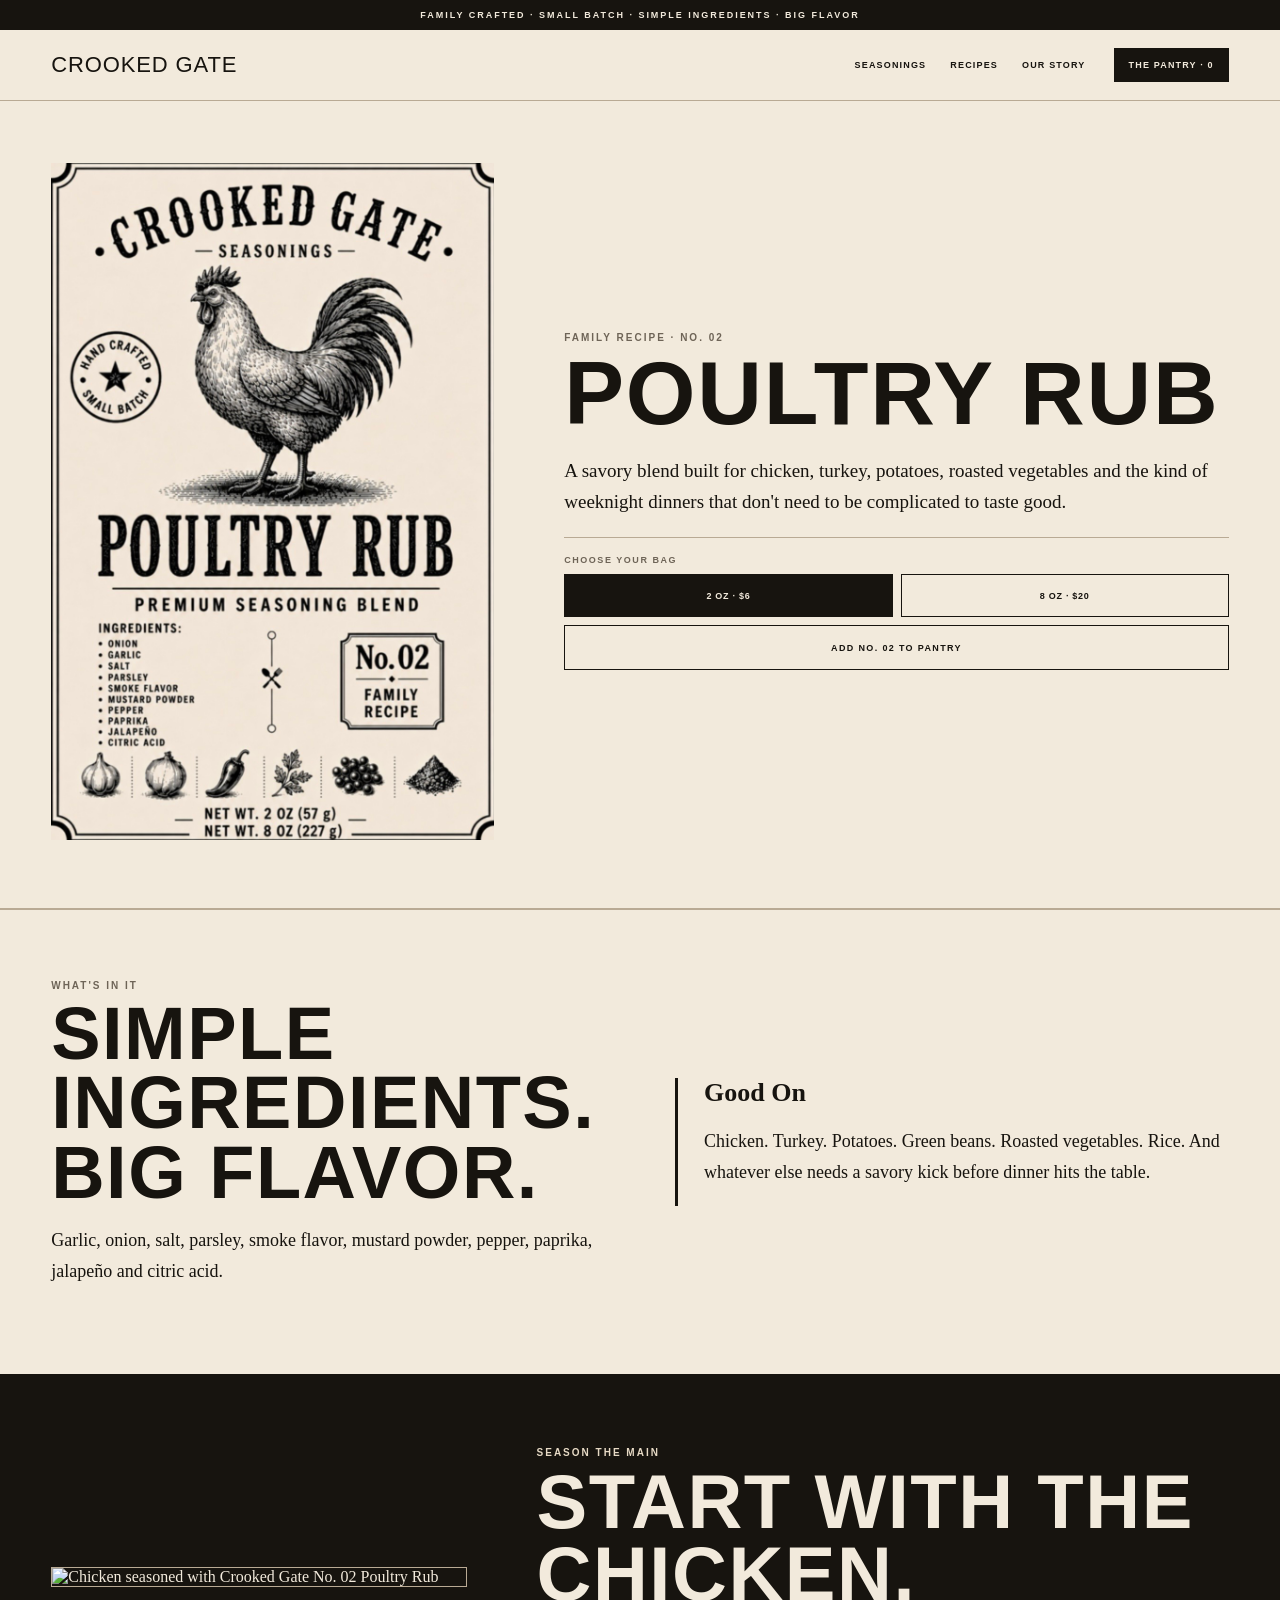
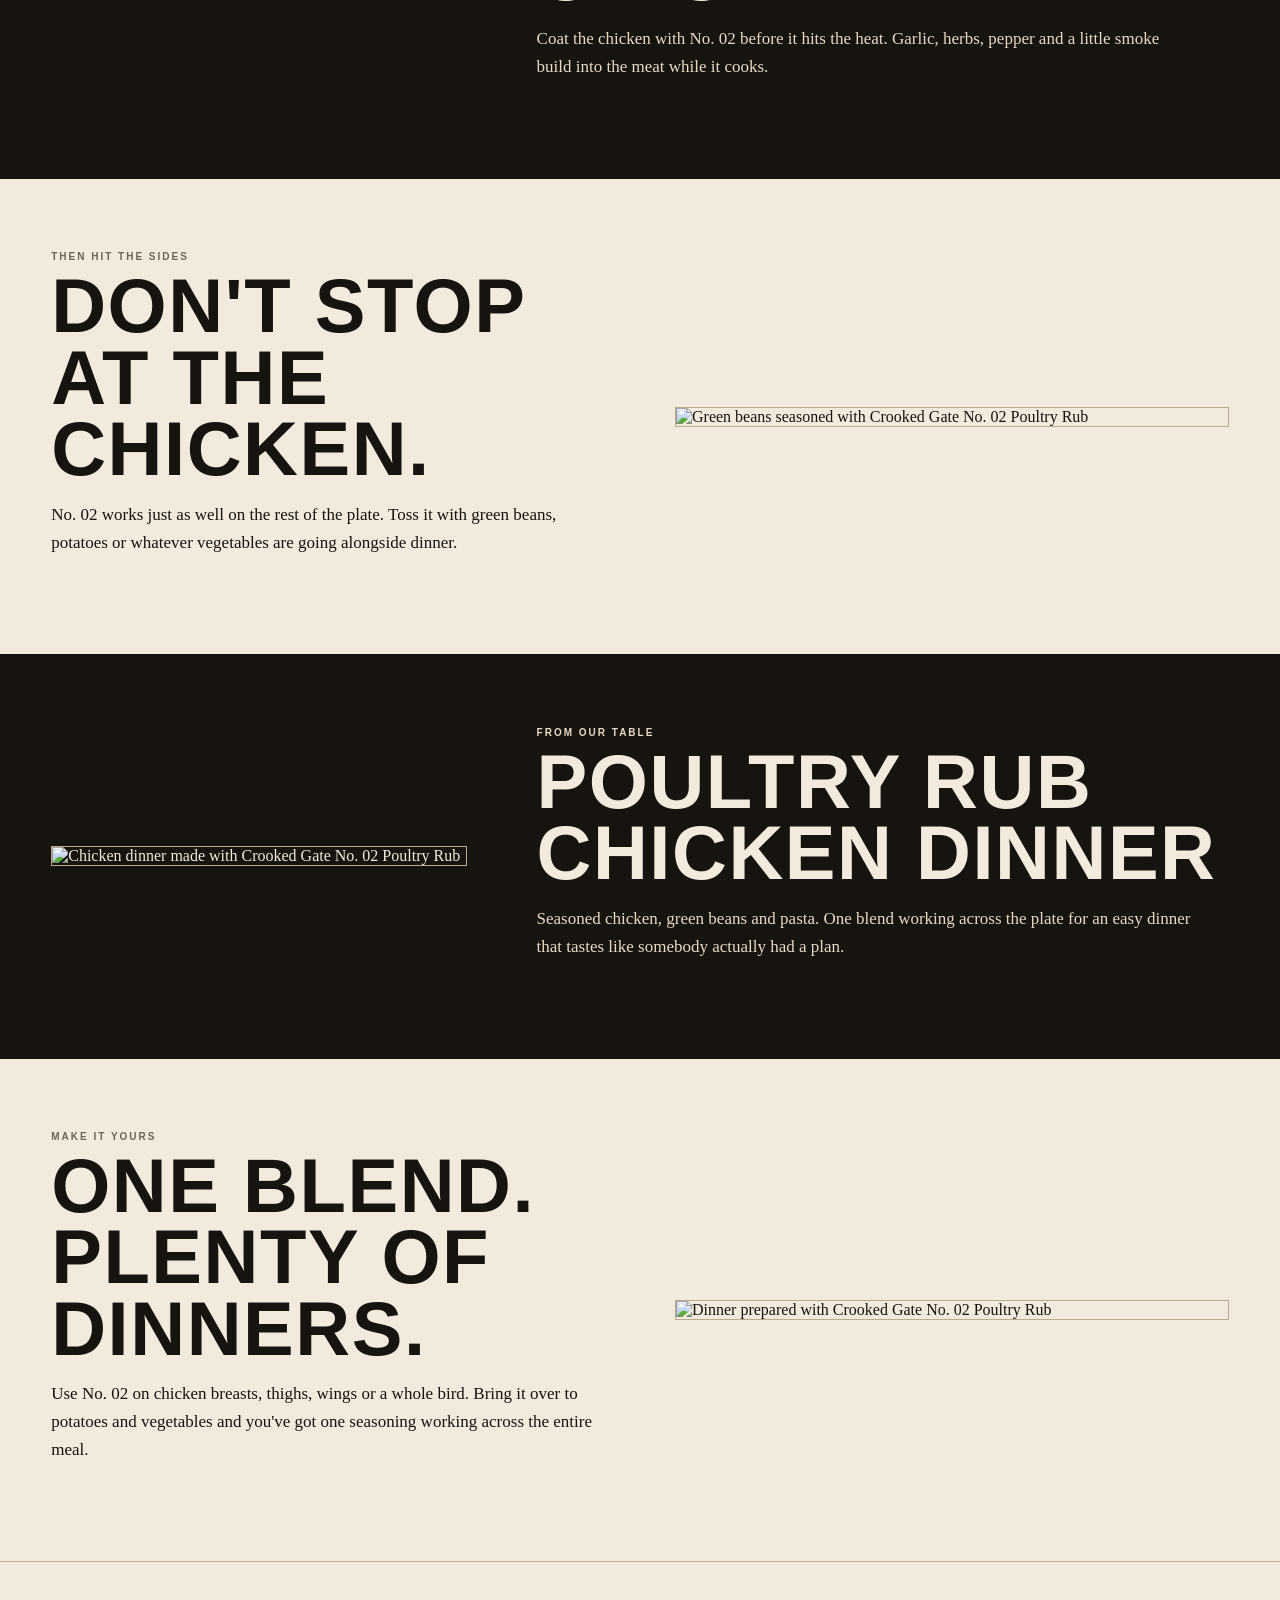
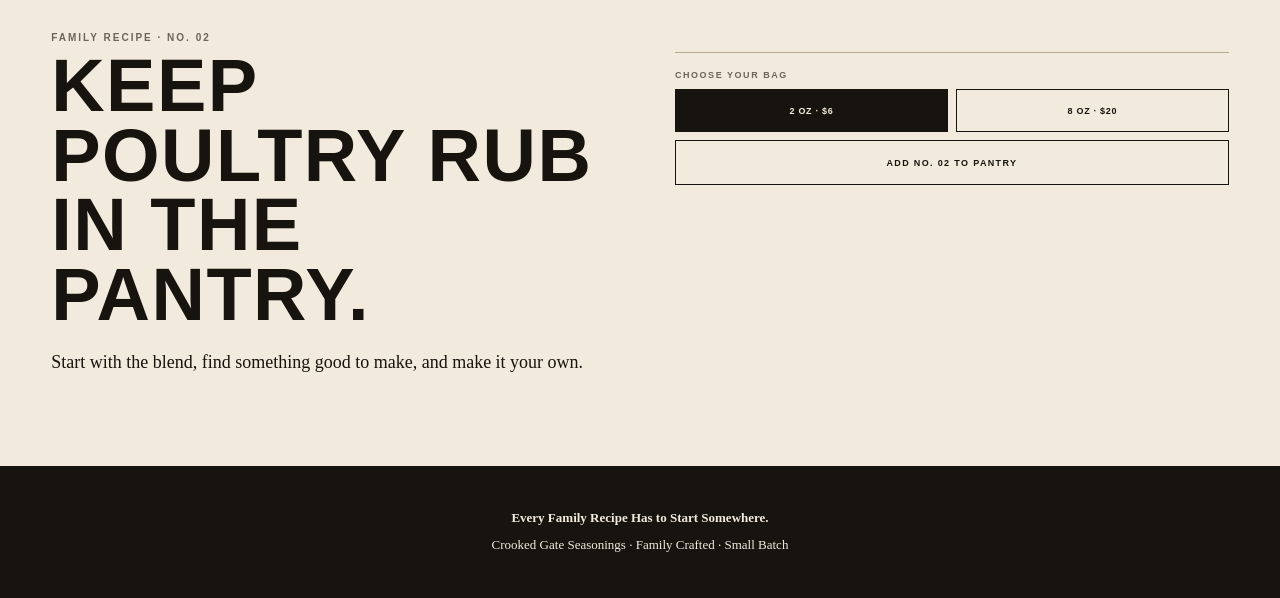
==== seasonings/poultry-rub/index.html @ 7ea5b390 "Add index.html for Poultry Rub product page" ====
<!DOCTYPE html>
<html lang="en">

<head>
  <meta charset="UTF-8">

  <meta
    name="viewport"
    content="width=device-width, initial-scale=1.0"
  >

  <title>No. 02 Poultry Rub | Crooked Gate Seasonings</title>

  <meta
    name="description"
    content="Crooked Gate No. 02 Poultry Rub. A small-batch seasoning blend made for chicken, turkey, potatoes, vegetables and everyday cooking."
  >

  <link rel="stylesheet" href="/style.css">
</head>


<body>

  <!-- TOP BAR -->

  <div class="topbar">
    Family Crafted · Small Batch · Simple Ingredients · Big Flavor
  </div>


  <!-- HEADER -->

  <header class="site-header">

    <div class="wrap nav">

      <a class="brand" href="/">
        Crooked Gate
      </a>

      <nav class="nav-links">

        <a href="/#family-recipes">
          Seasonings
        </a>

        <a href="/recipes/">
          Recipes
        </a>

        <a href="/#our-story">
          Our Story
        </a>

      </nav>


      <button
        class="pantry-button"
        id="pantryButton"
        type="button"
      >
        The Pantry · <span id="cartCount">0</span>
      </button>

    </div>

  </header>


  <main>


    <!-- PRODUCT HERO -->

    <section class="hero">

      <div class="wrap hero-grid">


        <div>

          <div class="label-frame">

            <img
              src="/IMG_5973.jpeg"
              alt="Crooked Gate No. 02 Poultry Rub seasoning label"
            >

          </div>

        </div>


        <div class="hero-copy">

          <div class="eyebrow">
            Family Recipe · No. 02
          </div>

          <h1>
            Poultry Rub
          </h1>

          <p>
            A savory blend built for chicken, turkey,
            potatoes, roasted vegetables and the kind
            of weeknight dinners that don't need to
            be complicated to taste good.
          </p>


          <div class="buy-box">

            <span class="choose-label">
              Choose Your Bag
            </span>


            <div class="size-options">

              <button
                class="size-button selected"
                type="button"
                data-product="poultry-rub"
                data-size="2 oz"
              >
                2 OZ · $6
              </button>


              <button
                class="size-button"
                type="button"
                data-product="poultry-rub"
                data-size="8 oz"
              >
                8 OZ · $20
              </button>

            </div>


            <button
              class="add-pantry"
              type="button"
              data-add-product="poultry-rub"
            >
              Add No. 02 to Pantry
            </button>

          </div>

        </div>

      </div>

    </section>



    <!-- WHAT'S IN IT -->

    <section class="story">

      <div class="wrap story-grid">


        <div>

          <div class="eyebrow">
            What's In It
          </div>

          <h2>
            Simple Ingredients. Big Flavor.
          </h2>

          <p>
            Garlic, onion, salt, parsley, smoke flavor,
            mustard powder, pepper, paprika, jalapeño
            and citric acid.
          </p>

        </div>


        <div class="story-note">

          <strong>
            Good On
          </strong>

          <p>
            Chicken. Turkey. Potatoes. Green beans.
            Roasted vegetables. Rice. And whatever
            else needs a savory kick before dinner
            hits the table.
          </p>

        </div>

      </div>

    </section>



    <!-- SEASON THE CHICKEN -->

    <section class="homepage-feature dark-feature">

      <div class="wrap feature-grid">


        <div>

          <img
            class="feature-photo"
            src="/20260831_155339_3C777C.jpeg"
            alt="Chicken seasoned with Crooked Gate No. 02 Poultry Rub"
          >

        </div>


        <div class="feature-copy">

          <div class="eyebrow light-eyebrow">
            Season the Main
          </div>

          <h2>
            Start With the Chicken.
          </h2>

          <p>
            Coat the chicken with No. 02 before it
            hits the heat. Garlic, herbs, pepper and
            a little smoke build into the meat while
            it cooks.
          </p>

        </div>

      </div>

    </section>



    <!-- GREEN BEANS -->

    <section class="homepage-feature">

      <div class="wrap feature-grid reverse-feature">


        <div class="feature-copy">

          <div class="eyebrow">
            Then Hit the Sides
          </div>

          <h2>
            Don't Stop at the Chicken.
          </h2>

          <p>
            No. 02 works just as well on the rest of
            the plate. Toss it with green beans,
            potatoes or whatever vegetables are
            going alongside dinner.
          </p>

        </div>


        <div>

          <img
            class="feature-photo"
            src="/20260831_163717_35445F.jpeg"
            alt="Green beans seasoned with Crooked Gate No. 02 Poultry Rub"
          >

        </div>

      </div>

    </section>



    <!-- FINISHED DINNER -->

    <section class="homepage-feature dark-feature">

      <div class="wrap feature-grid">


        <div>

          <img
            class="feature-photo"
            src="/20260831_163717_3C3AAE.jpeg"
            alt="Chicken dinner made with Crooked Gate No. 02 Poultry Rub"
          >

        </div>


        <div class="feature-copy">

          <div class="eyebrow light-eyebrow">
            From Our Table
          </div>

          <h2>
            Poultry Rub Chicken Dinner
          </h2>

          <p>
            Seasoned chicken, green beans and pasta.
            One blend working across the plate for
            an easy dinner that tastes like somebody
            actually had a plan.
          </p>

        </div>

      </div>

    </section>



    <!-- MAKE IT YOURS -->

    <section class="homepage-feature">

      <div class="wrap feature-grid reverse-feature">


        <div class="feature-copy">

          <div class="eyebrow">
            Make It Yours
          </div>

          <h2>
            One Blend. Plenty of Dinners.
          </h2>

          <p>
            Use No. 02 on chicken breasts, thighs,
            wings or a whole bird. Bring it over to
            potatoes and vegetables and you've got
            one seasoning working across the entire
            meal.
          </p>

        </div>


        <div>

          <img
            class="feature-photo"
            src="/20260831_163717_386CAB.jpeg"
            alt="Dinner prepared with Crooked Gate No. 02 Poultry Rub"
          >

        </div>

      </div>

    </section>



    <!-- FINAL BUY -->

    <section class="story">

      <div class="wrap story-grid">


        <div>

          <div class="eyebrow">
            Family Recipe · No. 02
          </div>

          <h2>
            Keep Poultry Rub in the Pantry.
          </h2>

          <p>
            Start with the blend, find something good
            to make, and make it your own.
          </p>

        </div>


        <div>

          <div class="buy-box">

            <span class="choose-label">
              Choose Your Bag
            </span>


            <div class="size-options">

              <button
                class="size-button selected"
                type="button"
                data-product="poultry-rub"
                data-size="2 oz"
              >
                2 OZ · $6
              </button>


              <button
                class="size-button"
                type="button"
                data-product="poultry-rub"
                data-size="8 oz"
              >
                8 OZ · $20
              </button>

            </div>


            <button
              class="add-pantry"
              type="button"
              data-add-product="poultry-rub"
            >
              Add No. 02 to Pantry
            </button>

          </div>

        </div>

      </div>

    </section>


  </main>



  <!-- FOOTER -->

  <footer class="site-footer">

    <strong>
      Every Family Recipe Has to Start Somewhere.
    </strong>

    <span>
      Crooked Gate Seasonings · Family Crafted · Small Batch
    </span>

  </footer>



  <!-- PANTRY -->

  <div
    class="pantry-overlay"
    id="pantryOverlay"
  ></div>


  <aside
    class="pantry-drawer"
    id="pantryDrawer"
    aria-hidden="true"
  >

    <div class="pantry-header">

      <div class="eyebrow">
        Crooked Gate
      </div>

      <h2>
        Your Pantry
      </h2>

      <p
        class="pantry-message"
        id="pantryMessage"
      >
        The pantry's empty.
      </p>


      <button
        class="close-pantry"
        id="closePantryButton"
        type="button"
        aria-label="Close pantry"
      >
        ×
      </button>

    </div>


    <div
      class="pantry-items"
      id="pantryItems"
    ></div>


    <div class="pantry-footer">

      <div class="pantry-total">

        <span>
          Subtotal
        </span>

        <strong id="pantryTotal">
          $0.00
        </strong>

      </div>


      <button
        class="checkout-button"
        id="checkoutButton"
        type="button"
      >
        Head to Checkout →
      </button>


      <button
        class="keep-shopping"
        id="keepShoppingButton"
        type="button"
      >
        Keep Stocking the Pantry
      </button>


      <p class="pantry-note">
        California shipping only. Secure checkout powered by Square.
      </p>

    </div>

  </aside>



  <!-- TOAST -->

  <div
    class="toast"
    id="toast"
    role="status"
    aria-live="polite"
  ></div>



  <!-- CROOKED GATE JAVASCRIPT MODULES -->

  <script src="/js/products.js"></script>
  <script src="/js/pantry.js"></script>
  <script src="/js/product-grid.js?v=3"></script>
  <script src="/js/checkout.js"></script>
  <script src="/js/order-success.js"></script>
  <script src="/js/site.js"></script>

</body>

</html>
---- style.css ----
:root {

  --cream: #f2eadc;
  --cream-dark: #e7dac5;

  --ink: #17140f;

  --muted: #6e6457;

  --line: #b9aa94;

}


/* GLOBAL */


* {

  box-sizing: border-box;

}


html {

  scroll-behavior: smooth;

}


body {

  margin: 0;

  background: var(--cream);

  color: var(--ink);

  font-family: Georgia, "Times New Roman", serif;

}


body.pantry-open {

  overflow: hidden;

}


img {

  display: block;

  max-width: 100%;

}


a {

  color: inherit;

  text-decoration: none;

}


button {

  color: inherit;

  font: inherit;

}


.wrap {

  width: min(1180px, 92vw);

  margin: 0 auto;

}


.eyebrow {

  font-family: Arial, sans-serif;

  font-size: 10px;

  font-weight: 700;

  letter-spacing: .2em;

  text-transform: uppercase;

  color: var(--muted);

}


.light-eyebrow {

  color: var(--cream-dark);

}


h1,
h2,
h3 {

  font-family: Impact, Haettenschweiler, "Arial Narrow Bold", sans-serif;

  text-transform: uppercase;

  letter-spacing: .02em;

}


.button {

  min-height: 48px;

  padding: 14px 18px;

  display: inline-flex;

  align-items: center;

  justify-content: center;

  border: 1px solid var(--ink);

  font-family: Arial, sans-serif;

  font-size: 10px;

  font-weight: 700;

  letter-spacing: .14em;

  text-transform: uppercase;

  text-align: center;

}


.primary-button {

  background: var(--ink);

  color: var(--cream);

}


.secondary-button {

  background: transparent;

  color: var(--ink);

}


.light-button {

  border-color: var(--cream);

  background: var(--cream);

  color: var(--ink);

}


/* TOP BAR */


.topbar {

  padding: 10px 15px;

  background: var(--ink);

  color: var(--cream);

  text-align: center;

  font-family: Arial, sans-serif;

  font-size: 9px;

  font-weight: 700;

  letter-spacing: .22em;

  text-transform: uppercase;

}


/* HEADER */


.site-header {

  position: sticky;

  top: 0;

  z-index: 50;

  background: rgba(242, 234, 220, .97);

  border-bottom: 1px solid var(--line);

}


.nav {

  min-height: 70px;

  display: flex;

  align-items: center;

  gap: 28px;

}


.brand {

  margin-right: auto;

  font-family: Impact, Haettenschweiler, "Arial Narrow Bold", sans-serif;

  font-size: 22px;

  letter-spacing: .04em;

  text-transform: uppercase;

}


.nav-links {

  display: flex;

  align-items: center;

  gap: 24px;

}


.nav-links a {

  font-family: Arial, sans-serif;

  font-size: 9px;

  font-weight: 700;

  letter-spacing: .13em;

  text-transform: uppercase;

}


.pantry-button {

  padding: 11px 14px;

  border: 1px solid var(--ink);

  background: var(--ink);

  color: var(--cream);

  cursor: pointer;

  font-family: Arial, sans-serif;

  font-size: 9px;

  font-weight: 700;

  letter-spacing: .13em;

  text-transform: uppercase;

  white-space: nowrap;

}


.pantry-button.bump {

  animation: pantry-bump .28s ease;

}


@keyframes pantry-bump {

  50% {

    transform: scale(1.07);

  }

}


/* HERO */


.hero {

  padding: 62px 0 68px;

  border-bottom: 1px solid var(--line);

}


.hero-grid {

  display: grid;

  grid-template-columns: .8fr 1.2fr;

  align-items: center;

  gap: 70px;

}


.hero-logo {

  width: min(420px, 100%);

  margin: 0 auto;

}


.hero h1 {

  max-width: 760px;

  margin: 10px 0 20px;

  font-size: clamp(54px, 7vw, 98px);

  line-height: .91;

}


.hero-copy p {

  max-width: 660px;

  margin: 0;

  font-size: 19px;

  line-height: 1.65;

}


.hero-actions {

  display: flex;

  flex-wrap: wrap;

  gap: 10px;

  margin-top: 28px;

}


/* SECTION HEADING */


.section-head {

  max-width: 760px;

  margin: 0 auto 44px;

  text-align: center;

}


.section-head h2 {

  margin: 7px 0 10px;

  font-size: clamp(46px, 6vw, 76px);

  line-height: .95;

}


.section-head p {

  margin: 0;

  color: var(--muted);

  font-size: 17px;

  line-height: 1.6;

}


/* PRODUCTS */


.collection {

  padding: 70px 0 80px;

}


.products {

  display: grid;

  grid-template-columns: repeat(3, 1fr);

  gap: 58px 30px;

}


.product-card {

  min-width: 0;

}


.product-label-link {

  display: block;

}


.label-frame {

  width: 100%;

  overflow: hidden;

  background: var(--cream);

}


.label-frame img {

  width: 102%;

  max-width: none;

  height: auto;

  margin: -1% 0 -1% -1%;

}


.product-info {

  padding-top: 17px;

}


.product-number {

  color: var(--muted);

  font-family: Arial, sans-serif;

  font-size: 9px;

  font-weight: 700;

  letter-spacing: .17em;

  text-transform: uppercase;

}


.product-name {

  display: inline-block;

  margin: 5px 0 9px;

  font-family: Impact, Haettenschweiler, "Arial Narrow Bold", sans-serif;

  font-size: 30px;

  line-height: 1;

  text-transform: uppercase;

}


.product-description {

  min-height: 47px;

  margin: 0;

  color: var(--muted);

  font-size: 15px;

  line-height: 1.55;

}


.view-product {

  display: inline-block;

  margin-top: 13px;

  padding-bottom: 3px;

  border-bottom: 1px solid var(--ink);

  font-family: Arial, sans-serif;

  font-size: 9px;

  font-weight: 700;

  letter-spacing: .13em;

  text-transform: uppercase;

}


/* PURCHASING */


.buy-box {

  margin-top: 20px;

  padding-top: 17px;

  border-top: 1px solid var(--line);

}


.choose-label {

  display: block;

  margin-bottom: 9px;

  color: var(--muted);

  font-family: Arial, sans-serif;

  font-size: 9px;

  font-weight: 700;

  letter-spacing: .17em;

  text-transform: uppercase;

}


.size-options {

  display: grid;

  grid-template-columns: 1fr 1fr;

  gap: 8px;

}


.size-button {

  min-height: 43px;

  border: 1px solid var(--ink);

  background: transparent;

  cursor: pointer;

  font-family: Arial, sans-serif;

  font-size: 9px;

  font-weight: 700;

  letter-spacing: .08em;

  text-transform: uppercase;

}


.size-button.selected {

  background: var(--ink);

  color: var(--cream);

}


.add-pantry {

  width: 100%;

  min-height: 45px;

  margin-top: 8px;

  border: 1px solid var(--ink);

  background: transparent;

  cursor: pointer;

  font-family: Arial, sans-serif;

  font-size: 9px;

  font-weight: 700;

  letter-spacing: .15em;

  text-transform: uppercase;

}


.add-pantry.added {

  background: var(--ink);

  color: var(--cream);

}


/* HOMEPAGE FEATURES */


.homepage-feature {

  padding: 72px 0;

  border-top: 1px solid var(--ink);

}


.dark-feature {

  background: var(--ink);

  color: var(--cream);

}


.feature-grid {

  display: grid;

  grid-template-columns: .75fr 1.25fr;

  align-items: center;

  gap: 70px;

}


.reverse-feature {

  grid-template-columns: 1fr 1fr;

}


.feature-number {

  font-family: Impact, Haettenschweiler, "Arial Narrow Bold", sans-serif;

  font-size: clamp(95px, 15vw, 190px);

  line-height: .78;

  text-align: center;

}


.feature-copy h2 {

  max-width: 720px;

  margin: 8px 0 16px;

  font-size: clamp(46px, 6vw, 76px);

  line-height: .94;

}


.feature-copy p {

  max-width: 660px;

  margin: 0 0 25px;

  font-size: 17px;

  line-height: 1.65;

}


.dark-feature .feature-copy p {

  color: var(--cream-dark);

}


.feature-photo {

  width: 100%;

  max-height: 560px;

  object-fit: cover;

  border: 1px solid var(--line);

}


/* STORY */


.story {

  padding: 70px 0;

  border-top: 1px solid var(--line);

}


.story-grid {

  display: grid;

  grid-template-columns: 1fr 1fr;

  gap: 70px;

}


.story h2 {

  margin: 8px 0 17px;

  font-size: clamp(46px, 6vw, 74px);

  line-height: .94;

}


.story p {

  font-size: 18px;

  line-height: 1.7;

}


.story-note {

  align-self: center;

  padding-left: 26px;

  border-left: 3px solid var(--ink);

}


.story-note strong {

  display: block;

  margin-bottom: 10px;

  font-size: 26px;

}


/* VALUES */


.values {

  padding: 15px 0 65px;

}


.value-grid {

  display: grid;

  grid-template-columns: repeat(3, 1fr);

  gap: 28px;

}


.value {

  padding-top: 18px;

  border-top: 1px solid var(--line);

}


.value h3 {

  margin: 0 0 9px;

  font-size: 27px;

}


.value p {

  margin: 0;

  color: var(--muted);

  line-height: 1.55;

}


/* FOOTER */


.site-footer {

  padding: 42px 20px;

  display: flex;

  flex-direction: column;

  gap: 6px;

  background: var(--ink);

  color: var(--cream);

  text-align: center;

  font-size: 13px;

  line-height: 1.6;

}


/* PANTRY */


.pantry-overlay {

  position: fixed;

  inset: 0;

  z-index: 100;

  pointer-events: none;

  opacity: 0;

  background: rgba(23, 20, 15, .55);

  transition: opacity .25s ease;

}


.pantry-overlay.open {

  pointer-events: auto;

  opacity: 1;

}


.pantry-drawer {

  position: fixed;

  top: 0;

  right: 0;

  z-index: 101;

  width: min(440px, 94vw);

  height: 100dvh;

  display: flex;

  flex-direction: column;

  border-left: 1px solid var(--ink);

  background: var(--cream);

  transform: translateX(105%);

  transition: transform .3s ease;

}


.pantry-drawer.open {

  transform: translateX(0);

}


.pantry-header {

  position: relative;

  padding: 25px 22px 20px;

  border-bottom: 1px solid var(--line);

}


.pantry-header h2 {

  margin: 4px 0 0;

  font-size: 46px;

  line-height: .95;

}


.pantry-message {

  margin: 9px 40px 0 0;

  color: var(--muted);

  font-size: 15px;

  font-style: italic;

}


.close-pantry {

  position: absolute;

  top: 16px;

  right: 18px;

  padding: 0;

  border: 0;

  background: transparent;

  cursor: pointer;

  font-size: 30px;

  line-height: 1;

}


.pantry-items {

  flex: 1;

  overflow-y: auto;

  padding: 4px 22px 20px;

}


.empty-pantry {

  padding: 65px 20px;

  text-align: center;

}


.empty-pantry h3 {

  margin: 0 0 8px;

  font-size: 31px;

}


.empty-pantry p {

  margin: 0;

  color: var(--muted);

  line-height: 1.6;

}


.pantry-item {

  padding: 20px 0;

  border-bottom: 1px solid var(--line);

}


.pantry-item-top {

  display: flex;

  justify-content: space-between;

  gap: 20px;

}


.pantry-item-number {

  color: var(--muted);

  font-family: Arial, sans-serif;

  font-size: 9px;

  font-weight: 700;

  letter-spacing: .15em;

  text-transform: uppercase;

}


.pantry-item h3 {

  margin: 3px 0 5px;

  font-size: 25px;

}


.pantry-item-size {

  color: var(--muted);

  font-size: 14px;

}


.pantry-item-price {

  font-weight: 700;

  white-space: nowrap;

}


.pantry-controls {

  display: flex;

  align-items: center;

  justify-content: space-between;

  margin-top: 14px;

}


.qty-control {

  display: flex;

  align-items: center;

  border: 1px solid var(--ink);

}


.qty-control button {

  width: 35px;

  height: 33px;

  padding: 0;

  border: 0;

  background: transparent;

  cursor: pointer;

  font-size: 18px;

}


.qty-control span {

  min-width: 28px;

  text-align: center;

  font-family: Arial, sans-serif;

  font-size: 11px;

  font-weight: 700;

}


.remove-item {

  padding: 0 0 2px;

  border: 0;

  border-bottom: 1px solid var(--muted);

  background: transparent;

  color: var(--muted);

  cursor: pointer;

  font-family: Arial, sans-serif;

  font-size: 9px;

  font-weight: 700;

  letter-spacing: .1em;

  text-transform: uppercase;

}


.pantry-footer {

  padding: 20px 22px 24px;

  border-top: 1px solid var(--ink);

  background: var(--cream);

}


.pantry-total {

  display: flex;

  align-items: baseline;

  justify-content: space-between;

  margin-bottom: 16px;

}


.pantry-total span {

  font-family: Arial, sans-serif;

  font-size: 9px;

  font-weight: 700;

  letter-spacing: .15em;

  text-transform: uppercase;

}


.pantry-total strong {

  font-size: 27px;

}


.checkout-button {

  width: 100%;

  min-height: 48px;

  border: 1px solid var(--ink);

  background: var(--ink);

  color: var(--cream);

  cursor: pointer;

  font-family: Arial, sans-serif;

  font-size: 9px;

  font-weight: 700;

  letter-spacing: .13em;

  text-transform: uppercase;

}


.keep-shopping {

  width: 100%;

  padding: 14px 10px 7px;

  border: 0;

  background: transparent;

  cursor: pointer;

  font-family: Arial, sans-serif;

  font-size: 9px;

  font-weight: 700;

  letter-spacing: .13em;

  text-transform: uppercase;

}


.checkout-note {

  margin: 10px 0 0;

  color: var(--muted);

  text-align: center;

  font-size: 11px;

  font-style: italic;

}


/* TOAST */


.toast {

  position: fixed;

  bottom: 25px;

  left: 50%;

  z-index: 200;

  width: min(420px, calc(100vw - 30px));

  padding: 15px 18px;

  pointer-events: none;

  opacity: 0;

  background: var(--ink);

  color: var(--cream);

  text-align: center;

  transform: translate(-50%, 30px);

  transition: .25s ease;

  font-size: 14px;

}


.toast.show {

  opacity: 1;

  transform: translate(-50%, 0);

}


/* TABLET */


@media (max-width: 900px) {


  .nav-links {

    display: none;

  }


  .hero-grid,
  .feature-grid,
  .reverse-feature,
  .story-grid {

    grid-template-columns: 1fr;

  }


  .hero-grid {

    gap: 34px;

    text-align: center;

  }


  .hero-copy p {

    margin-inline: auto;

  }


  .hero-actions {

    justify-content: center;

  }


  .hero-logo {

    width: 310px;

  }


  .products {

    grid-template-columns: repeat(2, 1fr);

  }


  .feature-grid {

    gap: 35px;

  }


  .feature-number {

    font-size: 130px;

  }


}


/* PHONE */


@media (max-width: 620px) {


  .wrap {

    width: min(94vw, 560px);

  }


  .topbar {

    font-size: 8px;

  }


  .site-header {

    position: sticky;

  }


  .nav {

    min-height: 63px;

    gap: 12px;

  }


  .brand {

    font-size: 17px;

    line-height: 1;

  }


  .pantry-button {

    padding: 10px 11px;

    font-size: 8px;

  }


  .hero {

    padding: 44px 0 50px;

  }


  .hero h1 {

    font-size: clamp(50px, 15vw, 72px);

  }


  .hero-actions {

    display: grid;

    grid-template-columns: 1fr;

  }


  .collection {

    padding: 55px 0 65px;

  }


  .products {

    grid-template-columns: 1fr;

  }


  .product-card {

    width: min(470px, 100%);

    margin: 0 auto;

  }


  .homepage-feature {

    padding: 55px 0;

  }


  .feature-number {

    font-size: 105px;

  }


  .feature-copy h2 {

    font-size: 47px;

  }


  .story {

    padding: 55px 0;

  }


  .value-grid {

    grid-template-columns: 1fr;

  }


}
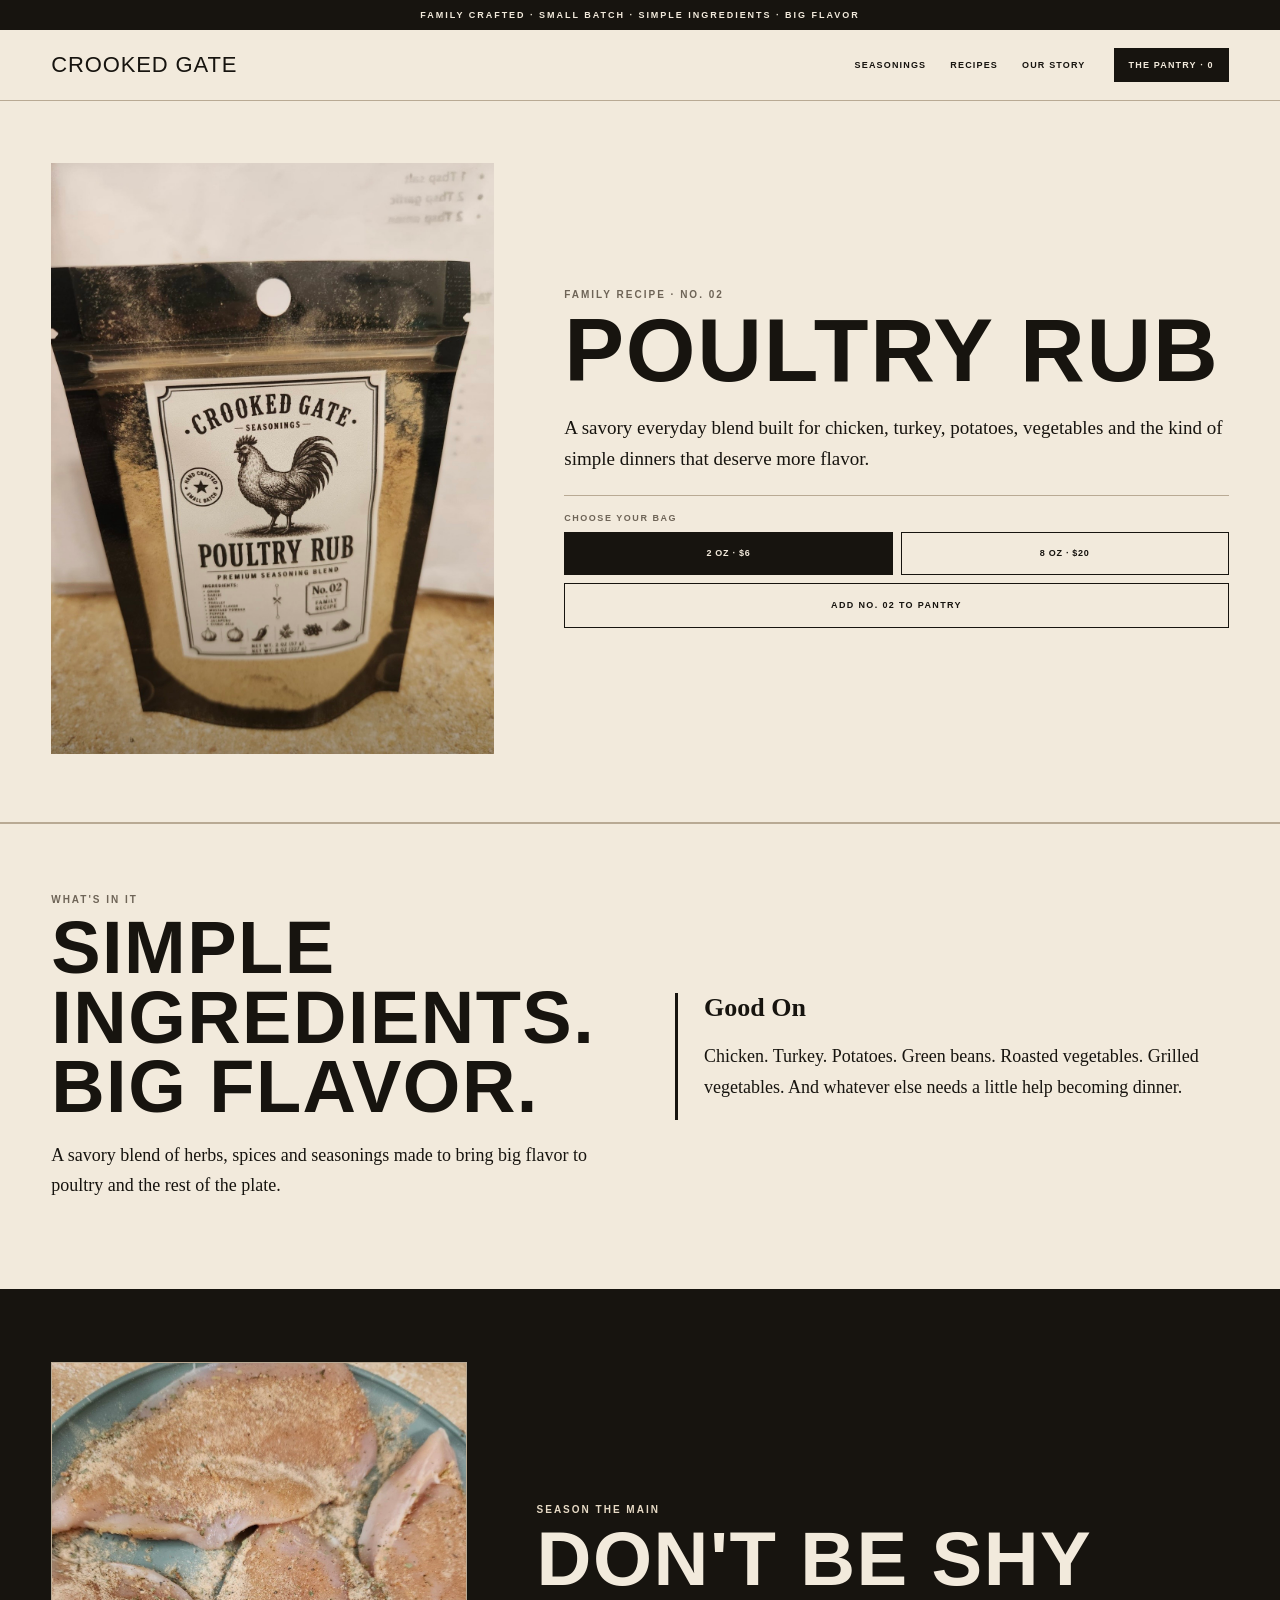
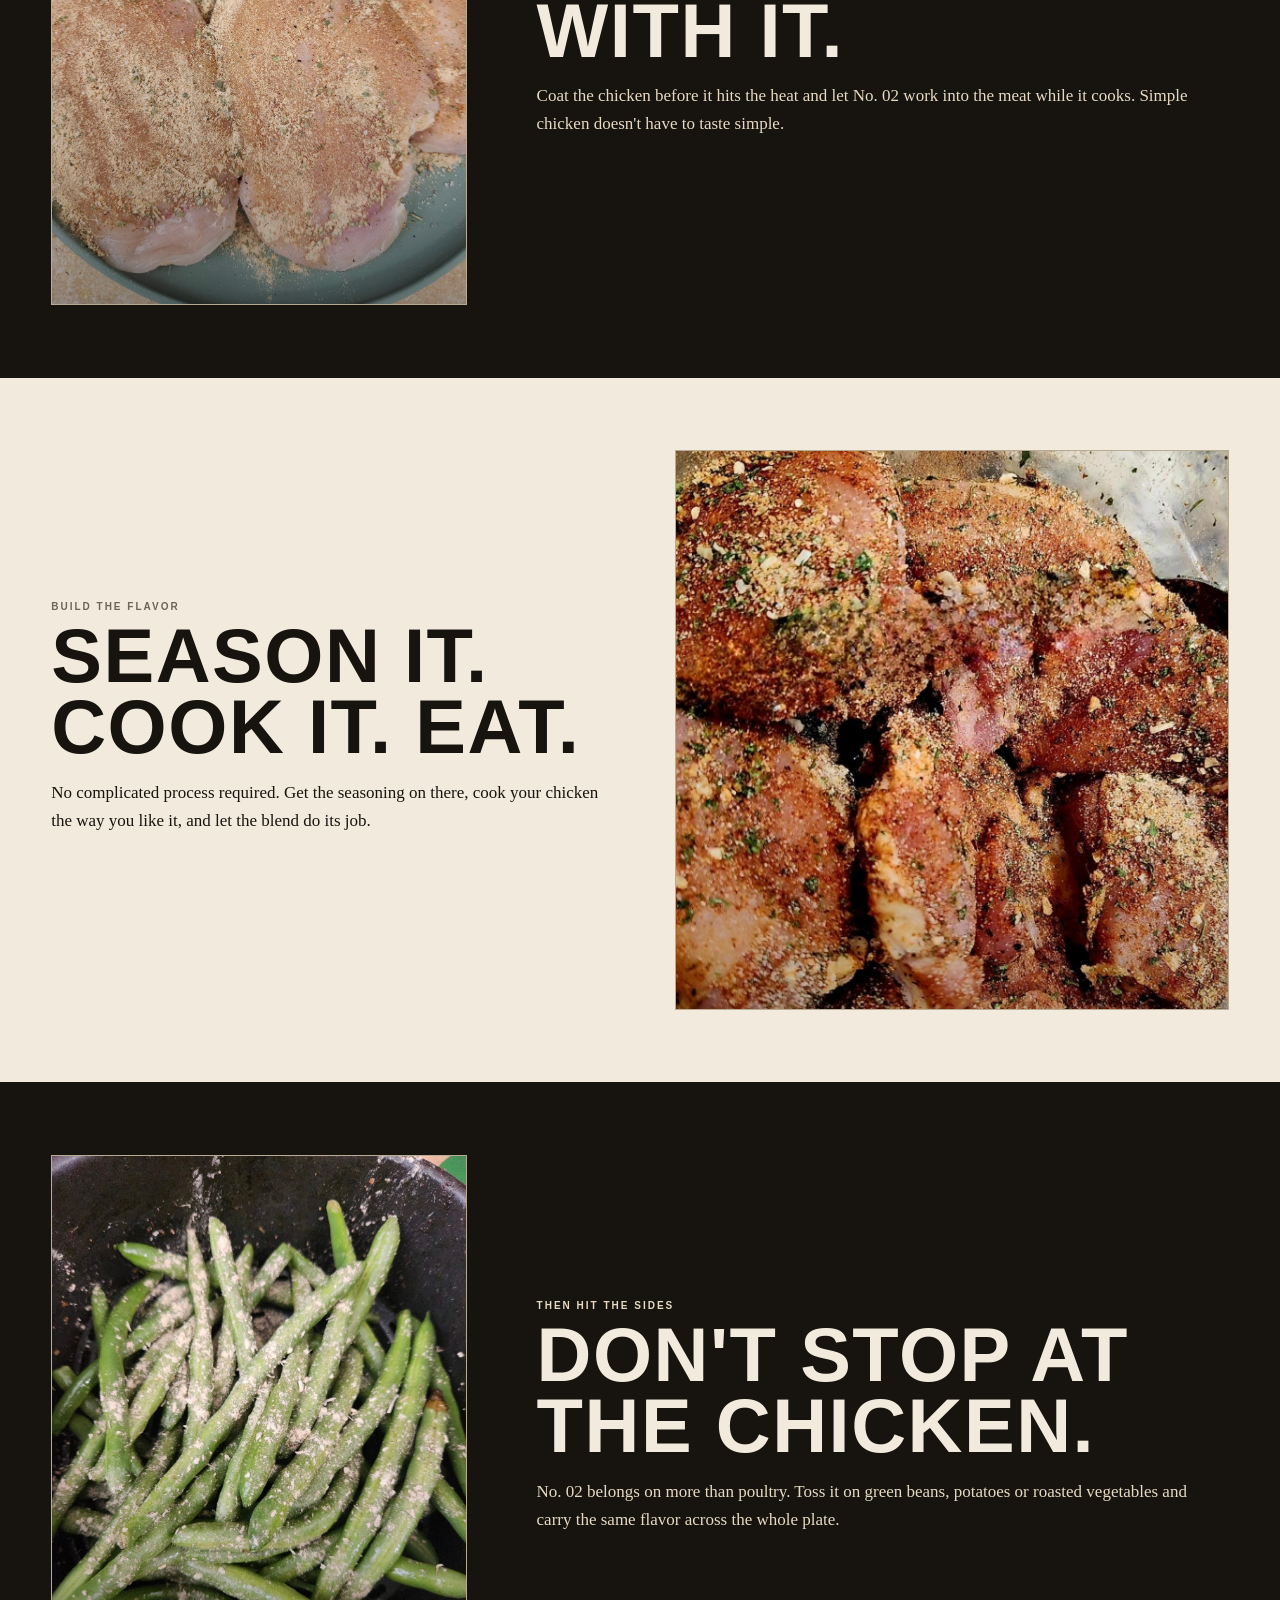
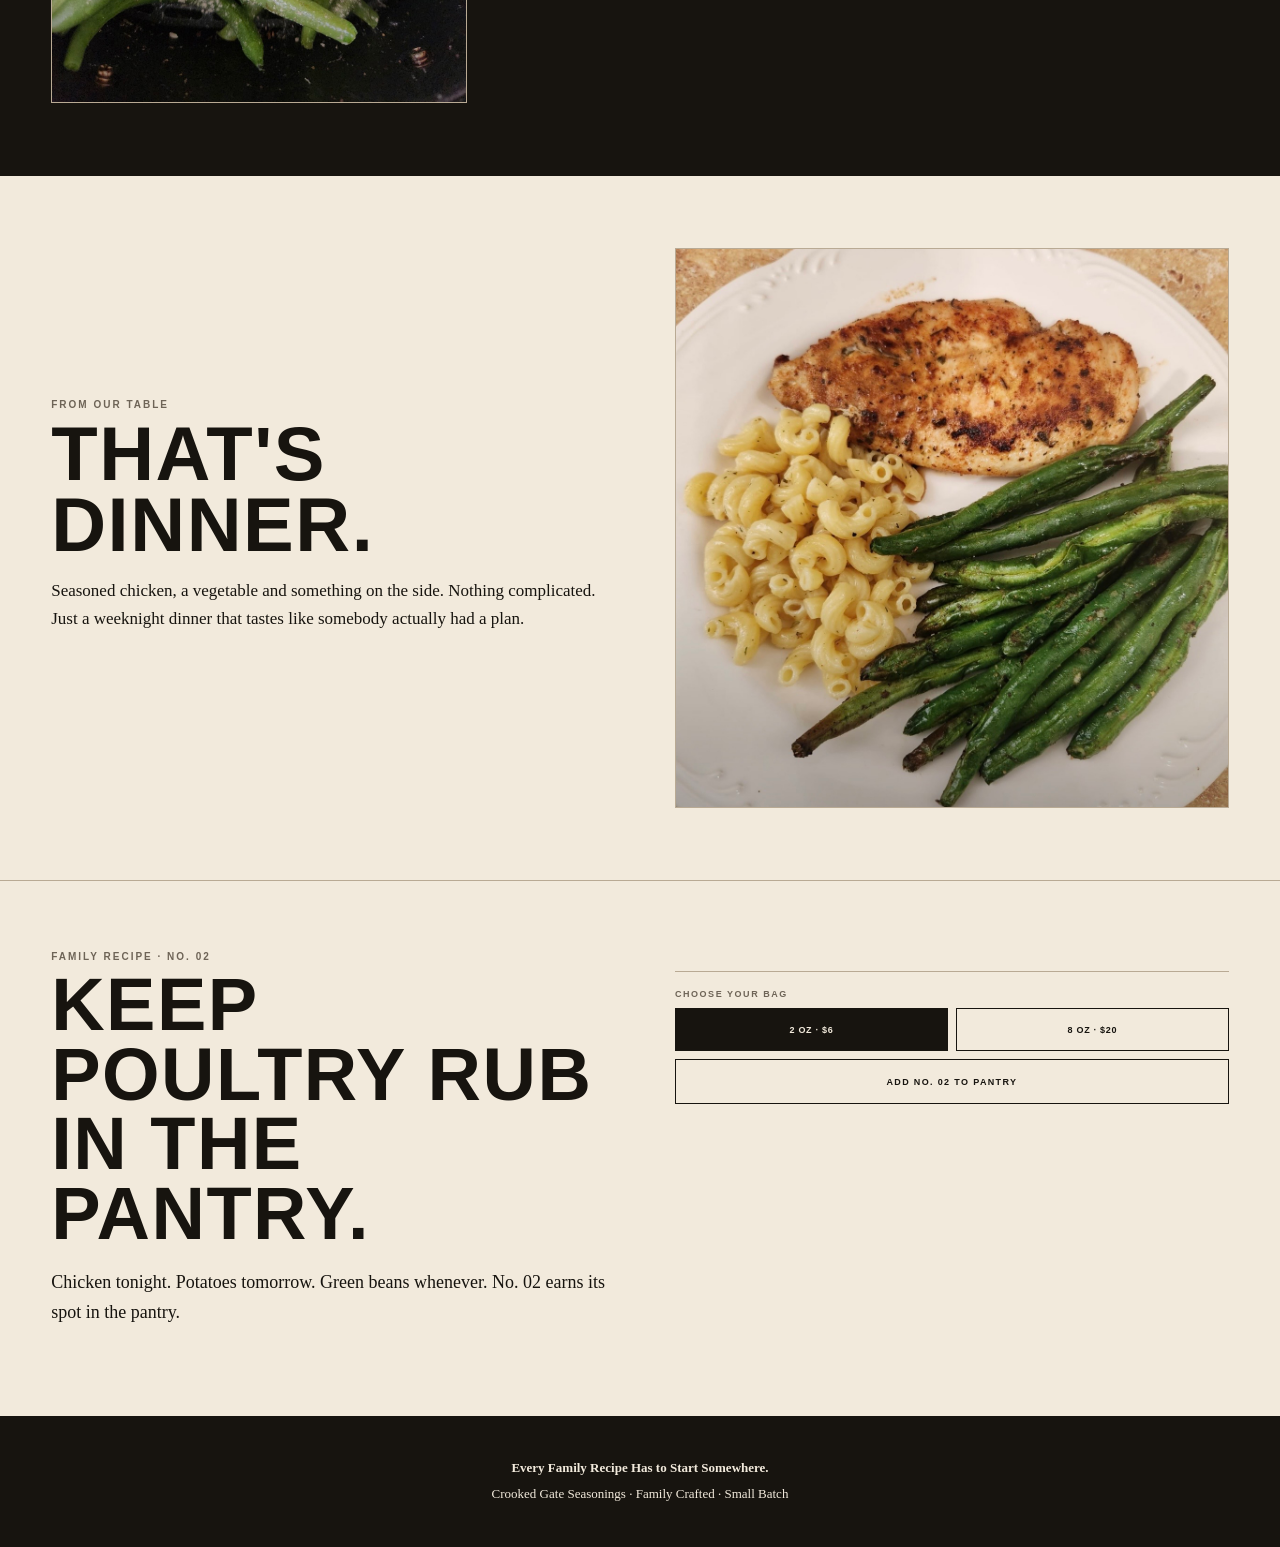
==== commit cfa78492: "Revise poultry rub details and images in index.html Updated the poultry rub product description and " ====
--- a/seasonings/poultry-rub/index.html
+++ b/seasonings/poultry-rub/index.html
@@ -84,8 +84,8 @@
           <div class="label-frame">
 
             <img
-              src="/IMG_5973.jpeg"
-              alt="Crooked Gate No. 02 Poultry Rub seasoning label"
+              src="/IMG_6395.jpeg"
+              alt="Crooked Gate No. 02 Poultry Rub seasoning"
             >
 
           </div>
@@ -104,10 +104,9 @@
           </h1>
 
           <p>
-            A savory blend built for chicken, turkey,
-            potatoes, roasted vegetables and the kind
-            of weeknight dinners that don't need to
-            be complicated to taste good.
+            A savory everyday blend built for chicken,
+            turkey, potatoes, vegetables and the kind of
+            simple dinners that deserve more flavor.
           </p>
 
 
@@ -178,9 +177,9 @@
           </h2>
 
           <p>
-            Garlic, onion, salt, parsley, smoke flavor,
-            mustard powder, pepper, paprika, jalapeño
-            and citric acid.
+            A savory blend of herbs, spices and seasonings
+            made to bring big flavor to poultry and the
+            rest of the plate.
           </p>
 
         </div>
@@ -194,20 +193,20 @@
 
           <p>
             Chicken. Turkey. Potatoes. Green beans.
-            Roasted vegetables. Rice. And whatever
-            else needs a savory kick before dinner
-            hits the table.
-          </p>
-
-        </div>
-
-      </div>
-
-    </section>
-
-
-
-    <!-- SEASON THE CHICKEN -->
+            Roasted vegetables. Grilled vegetables.
+            And whatever else needs a little help
+            becoming dinner.
+          </p>
+
+        </div>
+
+      </div>
+
+    </section>
+
+
+
+    <!-- SEASON THE MAIN -->
 
     <section class="homepage-feature dark-feature">
 
@@ -218,8 +217,8 @@
 
           <img
             class="feature-photo"
-            src="/20260831_155339_3C777C.jpeg"
-            alt="Chicken seasoned with Crooked Gate No. 02 Poultry Rub"
+            src="/IMG_6399.jpeg"
+            alt="Chicken breasts seasoned with Crooked Gate No. 02 Poultry Rub"
           >
 
         </div>
@@ -232,25 +231,24 @@
           </div>
 
           <h2>
-            Start With the Chicken.
+            Don't Be Shy With It.
           </h2>
 
           <p>
-            Coat the chicken with No. 02 before it
-            hits the heat. Garlic, herbs, pepper and
-            a little smoke build into the meat while
-            it cooks.
-          </p>
-
-        </div>
-
-      </div>
-
-    </section>
-
-
-
-    <!-- GREEN BEANS -->
+            Coat the chicken before it hits the heat and
+            let No. 02 work into the meat while it cooks.
+            Simple chicken doesn't have to taste simple.
+          </p>
+
+        </div>
+
+      </div>
+
+    </section>
+
+
+
+    <!-- COOKING -->
 
     <section class="homepage-feature">
 
@@ -260,6 +258,59 @@
         <div class="feature-copy">
 
           <div class="eyebrow">
+            Build the Flavor
+          </div>
+
+          <h2>
+            Season It. Cook It. Eat.
+          </h2>
+
+          <p>
+            No complicated process required. Get the
+            seasoning on there, cook your chicken the way
+            you like it, and let the blend do its job.
+          </p>
+
+        </div>
+
+
+        <div>
+
+          <img
+            class="feature-photo"
+            src="/IMG_6401.jpeg"
+            alt="Poultry seasoned with Crooked Gate No. 02 Poultry Rub"
+          >
+
+        </div>
+
+      </div>
+
+    </section>
+
+
+
+    <!-- SIDES -->
+
+    <section class="homepage-feature dark-feature">
+
+      <div class="wrap feature-grid">
+
+
+        <div>
+
+          <img
+            class="feature-photo"
+            src="/IMG_6397.jpeg"
+            alt="Green beans seasoned with Crooked Gate No. 02 Poultry Rub"
+          >
+
+        </div>
+
+
+        <div class="feature-copy">
+
+          <div class="eyebrow light-eyebrow">
             Then Hit the Sides
           </div>
 
@@ -268,10 +319,42 @@
           </h2>
 
           <p>
-            No. 02 works just as well on the rest of
-            the plate. Toss it with green beans,
-            potatoes or whatever vegetables are
-            going alongside dinner.
+            No. 02 belongs on more than poultry.
+            Toss it on green beans, potatoes or roasted
+            vegetables and carry the same flavor across
+            the whole plate.
+          </p>
+
+        </div>
+
+      </div>
+
+    </section>
+
+
+
+    <!-- FINISHED DINNER -->
+
+    <section class="homepage-feature">
+
+      <div class="wrap feature-grid reverse-feature">
+
+
+        <div class="feature-copy">
+
+          <div class="eyebrow">
+            From Our Table
+          </div>
+
+          <h2>
+            That's Dinner.
+          </h2>
+
+          <p>
+            Seasoned chicken, a vegetable and something
+            on the side. Nothing complicated. Just a
+            weeknight dinner that tastes like somebody
+            actually had a plan.
           </p>
 
         </div>
@@ -281,95 +364,8 @@
 
           <img
             class="feature-photo"
-            src="/20260831_163717_35445F.jpeg"
-            alt="Green beans seasoned with Crooked Gate No. 02 Poultry Rub"
-          >
-
-        </div>
-
-      </div>
-
-    </section>
-
-
-
-    <!-- FINISHED DINNER -->
-
-    <section class="homepage-feature dark-feature">
-
-      <div class="wrap feature-grid">
-
-
-        <div>
-
-          <img
-            class="feature-photo"
-            src="/20260831_163717_3C3AAE.jpeg"
-            alt="Chicken dinner made with Crooked Gate No. 02 Poultry Rub"
-          >
-
-        </div>
-
-
-        <div class="feature-copy">
-
-          <div class="eyebrow light-eyebrow">
-            From Our Table
-          </div>
-
-          <h2>
-            Poultry Rub Chicken Dinner
-          </h2>
-
-          <p>
-            Seasoned chicken, green beans and pasta.
-            One blend working across the plate for
-            an easy dinner that tastes like somebody
-            actually had a plan.
-          </p>
-
-        </div>
-
-      </div>
-
-    </section>
-
-
-
-    <!-- MAKE IT YOURS -->
-
-    <section class="homepage-feature">
-
-      <div class="wrap feature-grid reverse-feature">
-
-
-        <div class="feature-copy">
-
-          <div class="eyebrow">
-            Make It Yours
-          </div>
-
-          <h2>
-            One Blend. Plenty of Dinners.
-          </h2>
-
-          <p>
-            Use No. 02 on chicken breasts, thighs,
-            wings or a whole bird. Bring it over to
-            potatoes and vegetables and you've got
-            one seasoning working across the entire
-            meal.
-          </p>
-
-        </div>
-
-
-        <div>
-
-          <img
-            class="feature-photo"
-            src="/20260831_163717_386CAB.jpeg"
-            alt="Dinner prepared with Crooked Gate No. 02 Poultry Rub"
+            src="/IMG_6400.jpeg"
+            alt="Finished Crooked Gate Poultry Rub chicken dinner with pasta and green beans"
           >
 
         </div>
@@ -398,8 +394,9 @@
           </h2>
 
           <p>
-            Start with the blend, find something good
-            to make, and make it your own.
+            Chicken tonight. Potatoes tomorrow.
+            Green beans whenever. No. 02 earns its
+            spot in the pantry.
           </p>
 
         </div>
@@ -540,6 +537,9 @@
       </div>
 
 
+      <div id="fulfillmentOptions"></div>
+
+
       <button
         class="checkout-button"
         id="checkoutButton"
@@ -558,7 +558,10 @@
       </button>
 
 
-      <p class="pantry-note">
+      <p
+        class="pantry-note"
+        id="pantryNote"
+      >
         California shipping only. Secure checkout powered by Square.
       </p>
 
@@ -579,11 +582,11 @@
 
 
 
-  <!-- CROOKED GATE JAVASCRIPT MODULES -->
+  <!-- CROOKED GATE MODULES -->
 
   <script src="/js/products.js"></script>
   <script src="/js/pantry.js"></script>
-  <script src="/js/product-grid.js?v=3"></script>
+  <script src="/js/product-grid.js"></script>
   <script src="/js/checkout.js"></script>
   <script src="/js/order-success.js"></script>
   <script src="/js/site.js"></script>
